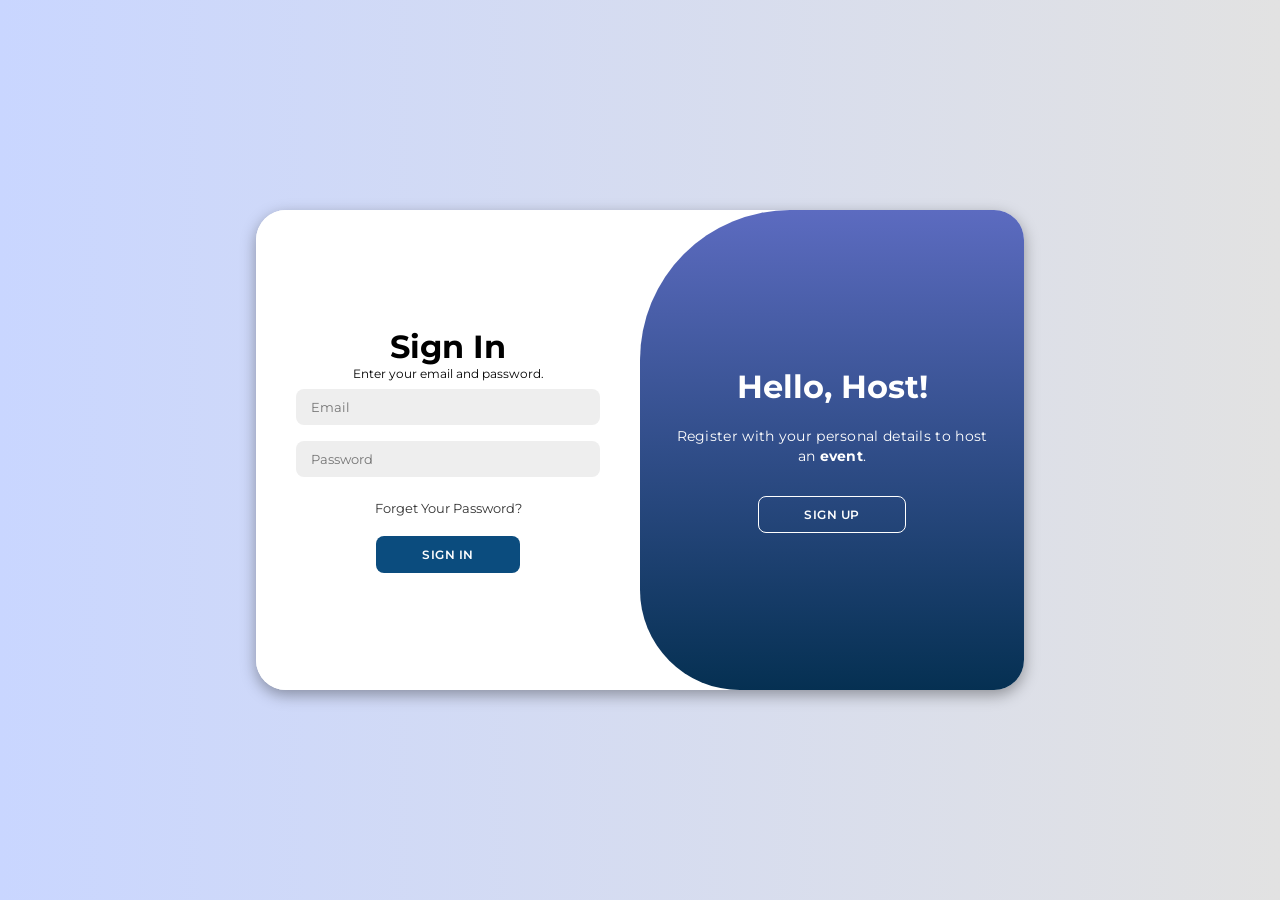
==== jnu_login.html @ 66f50a73 "Add project files" ====
<!DOCTYPE html>
<html lang="en">
  <head>
    <meta charset="UTF-8" />
    <meta name="viewport" content="width=device-width, initial-scale=1.0" />
    <link
      rel="stylesheet"
      href="https://cdnjs.cloudflare.com/ajax/libs/font-awesome/6.4.2/css/all.min.css"
    />
    <link rel="stylesheet" href="login.css" />
    <title>Login Page | Caged coder</title>
    
  </head>

  <body>
   
    <div class="container" id="container">
      <div class="form-container sign-up">
        <form>
          <h1>Create Account</h1>
          <span>or use your email for registration</span>
          <input type="text" placeholder="Name" name="Name"/>
          <input type="email" placeholder="Email" name="Email"/>
          <input type="password" placeholder="Password" name="Password"/>
          <button>Sign Up</button>
        </form>
      </div>
      <div class="form-container sign-in">
        <form>
          <h1>Sign In</h1>
          <span>Enter your email and password.</span>
          <input type="email" placeholder="Email" name="Email"/>
          <input type="password" placeholder="Password" name="Password" />
          <a href="#">Forget Your Password?</a>
          <button>Sign In</button>
        </form>
      </div>
      <div class="toggle-container">
        <div class="toggle">
          <div class="toggle-panel toggle-left">
            <h1>Welcome Back!</h1>
            <p>Enter your personal details to host an event</p>
            <button class="hidden" id="login">Sign In</button>
          </div>
          <div class="toggle-panel toggle-right">
            <h1>Hello, Host!</h1>
            <p>
              Register with your personal details to host an <b>event</b>.
            </p>
            <button class="hidden" id="register">Sign Up</button>
          </div>
        </div>
      </div>
    </div>
     <script src="logo_script.js"></script>
  </body>
</html>
---- login.css ----
@import url('https://fonts.googleapis.com/css2?family=Montserrat:wght@300;400;500;600;700&display=swap');

*{
    margin: 0;
    padding: 0;
    box-sizing: border-box;
    font-family: 'Montserrat', sans-serif;
}

body{
    background-color: #c9d6ff;
    background: linear-gradient(to left, #e2e2e2, #c9d6ff);
    display: flex;
    align-items: center;
    justify-content: center;
    flex-direction: column;
    height: 100vh;
}

.container{
    background-color: #fff;
    border-radius: 30px;
    box-shadow: 0 5px 15px rgba(0, 0, 0, 0.35);
    position: relative;
    overflow: hidden;
    width: 768px;
    max-width: 100%;
    min-height: 480px;
}

.container p{
    font-size: 14px;
    line-height: 20px;
    letter-spacing: 0.3px;
    margin: 20px 0;
}

.container span{
    font-size: 12px;
}

.container a{
    color: #333;
    font-size: 13px;
    text-decoration: none;
    margin: 15px 0 10px;
}

.container button{
    background-color: rgb(11, 76, 126);
    color: #fff;
    font-size: 12px;
    padding: 10px 45px;
    border: 1px solid transparent;
    border-radius: 8px;
    font-weight: 600;
    letter-spacing: 0.5px;
    text-transform: uppercase;
    margin-top: 10px;
    cursor: pointer;
}

.container button.hidden{
    background-color: transparent;
    border-color: #fff;
}

.container form{
    background-color: #fff;
    display: flex;
    align-items: center;
    justify-content: center;
    flex-direction: column;
    padding: 0 40px;
    height: 100%;
}

.container input{
    background-color: #eee;
    border: none;
    margin: 8px 0;
    padding: 10px 15px;
    font-size: 13px;
    border-radius: 8px;
    width: 100%;
    outline: none;
}

.form-container{
    position: absolute;
    top: 0;
    height: 100%;
    transition: all 0.6s ease-in-out;
}

.sign-in{
    left: 0;
    width: 50%;
    z-index: 2;
}

.container.active .sign-in{
    transform: translateX(100%);
}

.sign-up{
    left: 0;
    width: 50%;
    opacity: 0;
    z-index: 1;
}

.container.active .sign-up{
    transform: translateX(100%);
    opacity: 1;
    z-index: 5;
    animation: move 0.6s;
}

@keyframes move{
    0%, 49.99%{
        opacity: 0;
        z-index: 1;
    }
    50%, 100%{
        opacity: 1;
        z-index: 5;
    }
}



.toggle-container{
    position: absolute;
    top: 0;
    left: 50%;
    width: 50%;
    height: 100%;
    overflow: hidden;
    transition: all 0.6s ease-in-out;
    border-radius: 150px 0 0 100px;
    z-index: 1000;
}

.container.active .toggle-container{
    transform: translateX(-100%);
    border-radius: 0 150px 100px 0;
}

.toggle{
    background-color: rgb(5, 48, 82);
    height: 100%;
    background: linear-gradient( #5c6bc0, rgb(5, 48, 82));
    color: #fff;
    position: relative;
    left: -100%;
    height: 100%;
    width: 200%;
    transform: translateX(0);
    transition: all 0.6s ease-in-out;
}

.container.active .toggle{
    transform: translateX(50%);
}

.toggle-panel{
    position: absolute;
    width: 50%;
    height: 100%;
    display: flex;
    align-items: center;
    justify-content: center;
    flex-direction: column;
    padding: 0 30px;
    text-align: center;
    top: 0;
    transform: translateX(0);
    transition: all 0.6s ease-in-out;
}

.toggle-left{
    transform: translateX(-200%);
}

.container.active .toggle-left{
    transform: translateX(0);
}

.toggle-right{
    right: 0;
    transform: translateX(0);
}

.container.active .toggle-right{
    transform: translateX(200%);
}
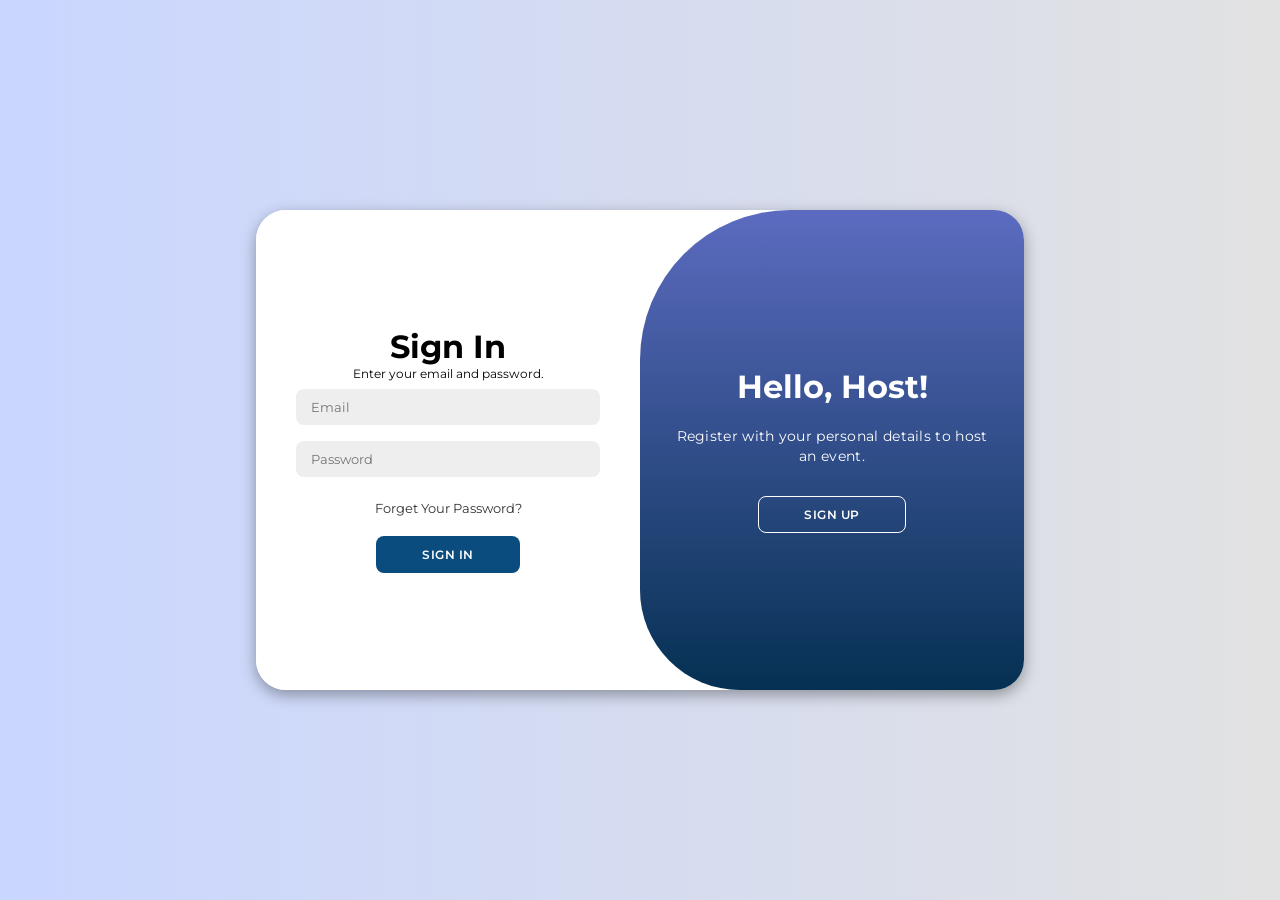
==== commit 4099fc53: "Add files via upload" ====
--- a/jnu_login.html
+++ b/jnu_login.html
@@ -1,58 +1,89 @@
-
-<!DOCTYPE html>
-<html lang="en">
-  <head>
-    <meta charset="UTF-8" />
-    <meta name="viewport" content="width=device-width, initial-scale=1.0" />
-    <link
-      rel="stylesheet"
-      href="https://cdnjs.cloudflare.com/ajax/libs/font-awesome/6.4.2/css/all.min.css"
-    />
-    <link rel="stylesheet" href="login.css" />
-    <title>Login Page | Caged coder</title>
-    
-  </head>
-
-  <body>
-   
-    <div class="container" id="container">
-      <div class="form-container sign-up">
-        <form>
-          <h1>Create Account</h1>
-          <span>or use your email for registration</span>
-          <input type="text" placeholder="Name" name="Name"/>
-          <input type="email" placeholder="Email" name="Email"/>
-          <input type="password" placeholder="Password" name="Password"/>
-          <button>Sign Up</button>
-        </form>
-      </div>
-      <div class="form-container sign-in">
-        <form>
-          <h1>Sign In</h1>
-          <span>Enter your email and password.</span>
-          <input type="email" placeholder="Email" name="Email"/>
-          <input type="password" placeholder="Password" name="Password" />
-          <a href="#">Forget Your Password?</a>
-          <button>Sign In</button>
-        </form>
-      </div>
-      <div class="toggle-container">
-        <div class="toggle">
-          <div class="toggle-panel toggle-left">
-            <h1>Welcome Back!</h1>
-            <p>Enter your personal details to host an event</p>
-            <button class="hidden" id="login">Sign In</button>
-          </div>
-          <div class="toggle-panel toggle-right">
-            <h1>Hello, Host!</h1>
-            <p>
-              Register with your personal details to host an <b>event</b>.
-            </p>
-            <button class="hidden" id="register">Sign Up</button>
-          </div>
-        </div>
-      </div>
-    </div>
-     <script src="logo_script.js"></script>
-  </body>
-</html>
+<!DOCTYPE html>
+<html lang="en">
+<head>
+  <meta charset="UTF-8" />
+  <meta name="viewport" content="width=device-width, initial-scale=1.0" />
+  <link
+    rel="stylesheet"
+    href="https://cdnjs.cloudflare.com/ajax/libs/font-awesome/6.4.2/css/all.min.css"
+  />
+  <link rel="stylesheet" href="login.css" />
+  <title>Login Page</title>
+</head>
+
+<body>
+
+<div class="container" id="container">
+
+  <!-- SIGN UP -->
+  <div class="form-container sign-up">
+    <form action="signup.php" method="POST">
+      <h1>Create Account</h1>
+      <span>or use your email for registration</span>
+      <input type="text" name="name" placeholder="Name" required />
+      <input type="email" name="email" placeholder="Email" required />
+      <input type="password" name="password" placeholder="Password" required />
+      <button type="submit">Sign Up</button>
+    </form>
+  </div>
+
+  <!-- SIGN IN + OTP -->
+  <div class="form-container sign-in">
+
+    <!-- NORMAL LOGIN -->
+    <form action="login.php" method="POST" id="loginForm">
+      <h1>Sign In</h1>
+      <span>Enter your email and password.</span>
+      <input type="email" name="email" placeholder="Email" required />
+      <input type="password" name="password" placeholder="Password" required />
+
+      <a href="#" id="forgotLink">Forget Your Password?</a>
+
+      <button type="button" id="signInBtn">Sign In</button>
+    </form>
+
+    <!-- OTP LOGIN -->
+    <form id="otpForm" style="display:none" >
+      <h1>Email Verification</h1>
+      <span>OTP will be sent to your registered email</span>
+      <input type="email" id="otpEmail"  placeholder="Registered Email"  required/>
+      <input  type="text" id="otpInput" placeholder="Enter OTP"/>
+
+      <div id="otpMessage" class="form-message"></div>
+
+
+      <button type="button" id="sendOtpBtn">Send OTP</button>
+      <button type="button" id="verifyOtpBtn">Verify OTP</button>
+
+      <p class="back-link">
+        <a href="#" id="backToLogin">← Back to Sign In</a>
+      </p>
+    </form>
+
+  </div>
+
+  <!-- TOGGLE -->
+  <div class="toggle-container">
+    <div class="toggle">
+
+      <div class="toggle-panel toggle-left">
+        <h1>Welcome Back!</h1>
+        <p>Enter your personal details to host an event</p>
+        <button class="hidden" id="login">Sign In</button>
+      </div>
+
+      <div class="toggle-panel toggle-right">
+        <h1>Hello, Host!</h1>
+        <p>Register with your personal details to host an event.</p>
+        <button class="hidden" id="register">Sign Up</button>
+      </div>
+
+    </div>
+  </div>
+
+</div>
+<script src="logo_script.js"></script>
+<div id="toast"></div>
+
+</body>
+</html>
--- a/login.css
+++ b/login.css
@@ -1,198 +1,250 @@
-
-@import url('https://fonts.googleapis.com/css2?family=Montserrat:wght@300;400;500;600;700&display=swap');
-
-*{
-    margin: 0;
-    padding: 0;
-    box-sizing: border-box;
-    font-family: 'Montserrat', sans-serif;
-}
-
-body{
-    background-color: #c9d6ff;
-    background: linear-gradient(to left, #e2e2e2, #c9d6ff);
-    display: flex;
-    align-items: center;
-    justify-content: center;
-    flex-direction: column;
-    height: 100vh;
-}
-
-.container{
-    background-color: #fff;
-    border-radius: 30px;
-    box-shadow: 0 5px 15px rgba(0, 0, 0, 0.35);
-    position: relative;
-    overflow: hidden;
-    width: 768px;
-    max-width: 100%;
-    min-height: 480px;
-}
-
-.container p{
-    font-size: 14px;
-    line-height: 20px;
-    letter-spacing: 0.3px;
-    margin: 20px 0;
-}
-
-.container span{
-    font-size: 12px;
-}
-
-.container a{
-    color: #333;
-    font-size: 13px;
-    text-decoration: none;
-    margin: 15px 0 10px;
-}
-
-.container button{
-    background-color: rgb(11, 76, 126);
-    color: #fff;
-    font-size: 12px;
-    padding: 10px 45px;
-    border: 1px solid transparent;
-    border-radius: 8px;
-    font-weight: 600;
-    letter-spacing: 0.5px;
-    text-transform: uppercase;
-    margin-top: 10px;
-    cursor: pointer;
-}
-
-.container button.hidden{
-    background-color: transparent;
-    border-color: #fff;
-}
-
-.container form{
-    background-color: #fff;
-    display: flex;
-    align-items: center;
-    justify-content: center;
-    flex-direction: column;
-    padding: 0 40px;
-    height: 100%;
-}
-
-.container input{
-    background-color: #eee;
-    border: none;
-    margin: 8px 0;
-    padding: 10px 15px;
-    font-size: 13px;
-    border-radius: 8px;
-    width: 100%;
-    outline: none;
-}
-
-.form-container{
-    position: absolute;
-    top: 0;
-    height: 100%;
-    transition: all 0.6s ease-in-out;
-}
-
-.sign-in{
-    left: 0;
-    width: 50%;
-    z-index: 2;
-}
-
-.container.active .sign-in{
-    transform: translateX(100%);
-}
-
-.sign-up{
-    left: 0;
-    width: 50%;
-    opacity: 0;
-    z-index: 1;
-}
-
-.container.active .sign-up{
-    transform: translateX(100%);
-    opacity: 1;
-    z-index: 5;
-    animation: move 0.6s;
-}
-
-@keyframes move{
-    0%, 49.99%{
-        opacity: 0;
-        z-index: 1;
-    }
-    50%, 100%{
-        opacity: 1;
-        z-index: 5;
-    }
-}
-
-
-
-.toggle-container{
-    position: absolute;
-    top: 0;
-    left: 50%;
-    width: 50%;
-    height: 100%;
-    overflow: hidden;
-    transition: all 0.6s ease-in-out;
-    border-radius: 150px 0 0 100px;
-    z-index: 1000;
-}
-
-.container.active .toggle-container{
-    transform: translateX(-100%);
-    border-radius: 0 150px 100px 0;
-}
-
-.toggle{
-    background-color: rgb(5, 48, 82);
-    height: 100%;
-    background: linear-gradient( #5c6bc0, rgb(5, 48, 82));
-    color: #fff;
-    position: relative;
-    left: -100%;
-    height: 100%;
-    width: 200%;
-    transform: translateX(0);
-    transition: all 0.6s ease-in-out;
-}
-
-.container.active .toggle{
-    transform: translateX(50%);
-}
-
-.toggle-panel{
-    position: absolute;
-    width: 50%;
-    height: 100%;
-    display: flex;
-    align-items: center;
-    justify-content: center;
-    flex-direction: column;
-    padding: 0 30px;
-    text-align: center;
-    top: 0;
-    transform: translateX(0);
-    transition: all 0.6s ease-in-out;
-}
-
-.toggle-left{
-    transform: translateX(-200%);
-}
-
-.container.active .toggle-left{
-    transform: translateX(0);
-}
-
-.toggle-right{
-    right: 0;
-    transform: translateX(0);
-}
-
-.container.active .toggle-right{
-    transform: translateX(200%);
-}
+
+
+@import url('https://fonts.googleapis.com/css2?family=Montserrat:wght@300;400;500;600;700&display=swap');
+
+*{
+    margin: 0;
+    padding: 0;
+    box-sizing: border-box;
+    font-family: 'Montserrat', sans-serif;
+}
+
+body{
+    background-color: #c9d6ff;
+    background: linear-gradient(to left, #e2e2e2, #c9d6ff);
+    display: flex;
+    align-items: center;
+    justify-content: center;
+    flex-direction: column;
+    height: 100vh;
+}
+
+.container{
+    background-color: #fff;
+    border-radius: 30px;
+    box-shadow: 0 5px 15px rgba(0, 0, 0, 0.35);
+    position: relative;
+    overflow: hidden;
+    width: 768px;
+    max-width: 100%;
+    min-height: 480px;
+}
+
+.container p{
+    font-size: 14px;
+    line-height: 20px;
+    letter-spacing: 0.3px;
+    margin: 20px 0;
+}
+
+.container span{
+    font-size: 12px;
+}
+
+.container a{
+    color: #333;
+    font-size: 13px;
+    text-decoration: none;
+    margin: 15px 0 10px;
+}
+
+.container button{
+    background-color: rgb(11, 76, 126);
+    color: #fff;
+    font-size: 12px;
+    padding: 10px 45px;
+    border: 1px solid transparent;
+    border-radius: 8px;
+    font-weight: 600;
+    letter-spacing: 0.5px;
+    text-transform: uppercase;
+    margin-top: 10px;
+    cursor: pointer;
+}
+
+.container button.hidden{
+    background-color: transparent;
+    border-color: #fff;
+}
+
+.container form{
+    background-color: #fff;
+    display: flex;
+    align-items: center;
+    justify-content: center;
+    flex-direction: column;
+    padding: 0 40px;
+    height: 100%;
+}
+
+.container input{
+    background-color: #eee;
+    border: none;
+    margin: 8px 0;
+    padding: 10px 15px;
+    font-size: 13px;
+    border-radius: 8px;
+    width: 100%;
+    outline: none;
+}
+
+.form-container{
+    position: absolute;
+    top: 0;
+    height: 100%;
+    transition: all 0.6s ease-in-out;
+}
+
+.sign-in{
+    left: 0;
+    width: 50%;
+    z-index: 2;
+}
+
+.container.active .sign-in{
+    transform: translateX(100%);
+}
+
+.sign-up{
+    left: 0;
+    width: 50%;
+    opacity: 0;
+    z-index: 1;
+}
+
+.container.active .sign-up{
+    transform: translateX(100%);
+    opacity: 1;
+    z-index: 5;
+    animation: move 0.6s;
+}
+
+@keyframes move{
+    0%, 49.99%{
+        opacity: 0;
+        z-index: 1;
+    }
+    50%, 100%{
+        opacity: 1;
+        z-index: 5;
+    }
+}
+
+
+
+.toggle-container{
+    position: absolute;
+    top: 0;
+    left: 50%;
+    width: 50%;
+    height: 100%;
+    overflow: hidden;
+    transition: all 0.6s ease-in-out;
+    border-radius: 150px 0 0 100px;
+    z-index: 1000;
+}
+
+.container.active .toggle-container{
+    transform: translateX(-100%);
+    border-radius: 0 150px 100px 0;
+}
+
+.toggle{
+    background-color: rgb(5, 48, 82);
+    height: 100%;
+    background: linear-gradient( #5c6bc0, rgb(5, 48, 82));
+    color: #fff;
+    position: relative;
+    left: -100%;
+    height: 100%;
+    width: 200%;
+    transform: translateX(0);
+    transition: all 0.6s ease-in-out;
+}
+
+.container.active .toggle{
+    transform: translateX(50%);
+}
+
+.toggle-panel{
+    position: absolute;
+    width: 50%;
+    height: 100%;
+    display: flex;
+    align-items: center;
+    justify-content: center;
+    flex-direction: column;
+    padding: 0 30px;
+    text-align: center;
+    top: 0;
+    transform: translateX(0);
+    transition: all 0.6s ease-in-out;
+}
+
+.toggle-left{
+    transform: translateX(-200%);
+}
+
+.container.active .toggle-left{
+    transform: translateX(0);
+}
+
+.toggle-right{
+    right: 0;
+    transform: translateX(0);
+}
+
+.container.active .toggle-right{
+    transform: translateX(200%);
+}
+
+
+.reset-container {
+  display: none;
+  width: 100%;
+  margin-top:120px
+}
+.reset-container select,
+.reset-container input,
+.reset-container button{
+  width: 100%;
+  padding: 12px;
+  margin:10px 10px
+}
+
+.back-link {
+  margin-top: 10px;
+  cursor: pointer;
+  color: #333;
+  font-size: 20px;
+}
+.otp-container {
+  display: none;
+  width: 100%;
+  z-index: 5;
+}
+
+.otp-container input,
+.otp-container button {
+  width: 100%;
+  padding: 12px;
+  margin: 10px 0;
+}
+
+.form-message {
+  width: 100%;
+  margin-top: 6px;
+  font-size: 13px;
+  text-align: left;
+  display: none;
+}
+
+.form-message.error {
+  color: #c62828; /* red */
+}
+
+.form-message.success {
+  color: #2e7d32; /* green */
+}
+
+
